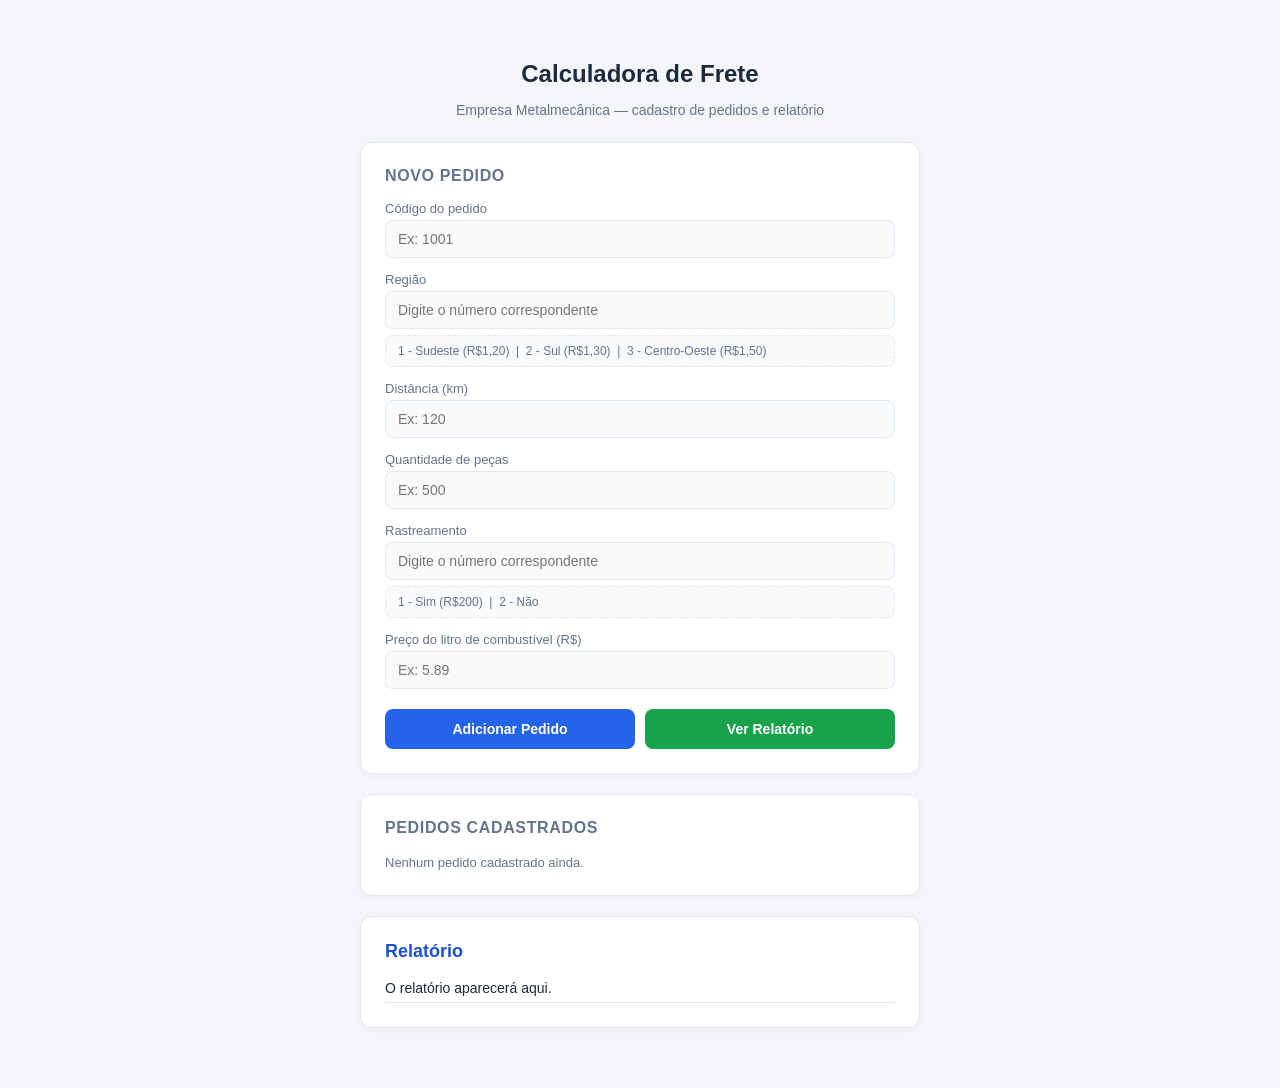
==== index.html @ d1e89a7c "feat: adiciona exercicio 1" ====
<!DOCTYPE html>
<html lang="pt-BR">
<head>
    <meta charset="UTF-8">
    <title>Frete - Múltiplos Pedidos</title>
    <link rel="stylesheet" href="estilo.css">
    <script src="script.js" defer></script>
</head>
<body>
    <div class="container">
        <h2>Calculadora de Frete</h2>
        <p class="subtitulo">Empresa Metalmecânica — cadastro de pedidos e relatório</p>

        <div class="card">
            <h3>Novo pedido</h3>

            <label for="codigo">Código do pedido</label>
            <input type="number" id="codigo" placeholder="Ex: 1001">

            <label for="regiao">Região</label>
            <input type="number" id="regiao" placeholder="Digite o número correspondente">
            <div class="regioes">1 - Sudeste (R$1,20) &nbsp;|&nbsp; 2 - Sul (R$1,30) &nbsp;|&nbsp; 3 - Centro-Oeste (R$1,50)</div>

            <label for="km">Distância (km)</label>
            <input type="number" id="km" placeholder="Ex: 120">

            <label for="qt">Quantidade de peças</label>
            <input type="number" id="qt" placeholder="Ex: 500">

            <label for="rast">Rastreamento</label>
            <input type="number" id="rast" placeholder="Digite o número correspondente">
            <div class="regioes">1 - Sim (R$200) &nbsp;|&nbsp; 2 - Não</div>

            <label for="litro">Preço do litro de combustível (R$)</label>
            <input type="number" id="litro" placeholder="Ex: 5.89">

            <div class="botoes">
                <button id="btnAdicionar" onclick="calcularRes()">Adicionar Pedido</button>
                <button id="btnRelatorio" onclick="gerarRelatorio()">Ver Relatório</button>
            </div>
        </div>

        <div class="card">
            <h3>Pedidos cadastrados</h3>
            <ul id="listaPedidos"></ul>
        </div>

        <div class="card" id="textoResultado">
            <h3>Relatório</h3>
            <p>O relatório aparecerá aqui.</p>
        </div>
    </div>
</body>
</html>
---- estilo.css ----
:root {
    --azul: #2563eb;
    --azul-escuro: #1d4ed8;
    --cinza-fundo: #f4f6fb;
    --cinza-borda: #e2e8f0;
    --texto: #1e293b;
    --texto-suave: #64748b;
    --verde: #16a34a;
}

* {
    box-sizing: border-box;
}

body {
    font-family: 'Segoe UI', Arial, sans-serif;
    background: var(--cinza-fundo);
    color: var(--texto);
    margin: 0;
    padding: 40px 16px;
    display: flex;
    justify-content: center;
}

.container {
    width: 100%;
    max-width: 560px;
}

h2 {
    text-align: center;
    margin-bottom: 4px;
}

.subtitulo {
    text-align: center;
    color: var(--texto-suave);
    margin-bottom: 24px;
    font-size: 14px;
}

.card {
    background: #ffffff;
    border: 1px solid var(--cinza-borda);
    border-radius: 12px;
    padding: 24px;
    margin-bottom: 20px;
    box-shadow: 0 2px 8px rgba(0,0,0,0.04);
}

.card h3 {
    margin-top: 0;
    font-size: 16px;
    color: var(--texto-suave);
    text-transform: uppercase;
    letter-spacing: 0.04em;
}

label {
    display: block;
    font-size: 13px;
    color: var(--texto-suave);
    margin-bottom: 4px;
    margin-top: 14px;
}

label:first-of-type {
    margin-top: 0;
}

input {
    width: 100%;
    padding: 10px 12px;
    border: 1px solid var(--cinza-borda);
    border-radius: 8px;
    font-size: 14px;
    background: #f8fafc;
    transition: border-color 0.15s;
}

input:focus {
    outline: none;
    border-color: var(--azul);
    background: #fff;
}

.regioes {
    font-size: 12px;
    color: var(--texto-suave);
    background: #f8fafc;
    border: 1px dashed var(--cinza-borda);
    border-radius: 8px;
    padding: 8px 12px;
    margin-top: 6px;
}

.botoes {
    display: flex;
    gap: 10px;
    margin-top: 20px;
}

button {
    flex: 1;
    padding: 12px;
    border: none;
    border-radius: 8px;
    font-size: 14px;
    font-weight: 600;
    cursor: pointer;
    transition: opacity 0.15s;
}

button:hover {
    opacity: 0.9;
}

#btnAdicionar {
    background: var(--azul);
    color: #fff;
}

#btnRelatorio {
    background: var(--verde);
    color: #fff;
}

#listaPedidos {
    list-style: none;
    padding: 0;
    margin: 0;
    max-height: 160px;
    overflow-y: auto;
}

#listaPedidos li {
    padding: 8px 10px;
    border-bottom: 1px solid var(--cinza-borda);
    font-size: 14px;
}

#listaPedidos li:last-child {
    border-bottom: none;
}

#listaPedidos:empty::before {
    content: "Nenhum pedido cadastrado ainda.";
    color: var(--texto-suave);
    font-size: 13px;
}

#textoResultado {
    font-size: 14px;
}

#textoResultado h3 {
    color: var(--azul-escuro);
    text-transform: none;
    letter-spacing: normal;
    font-size: 18px;
    margin-bottom: 12px;
}

#textoResultado p {
    display: flex;
    justify-content: space-between;
    padding: 6px 0;
    border-bottom: 1px solid var(--cinza-borda);
    margin: 0;
}

#textoResultado p span {
    color: var(--texto-suave);
}
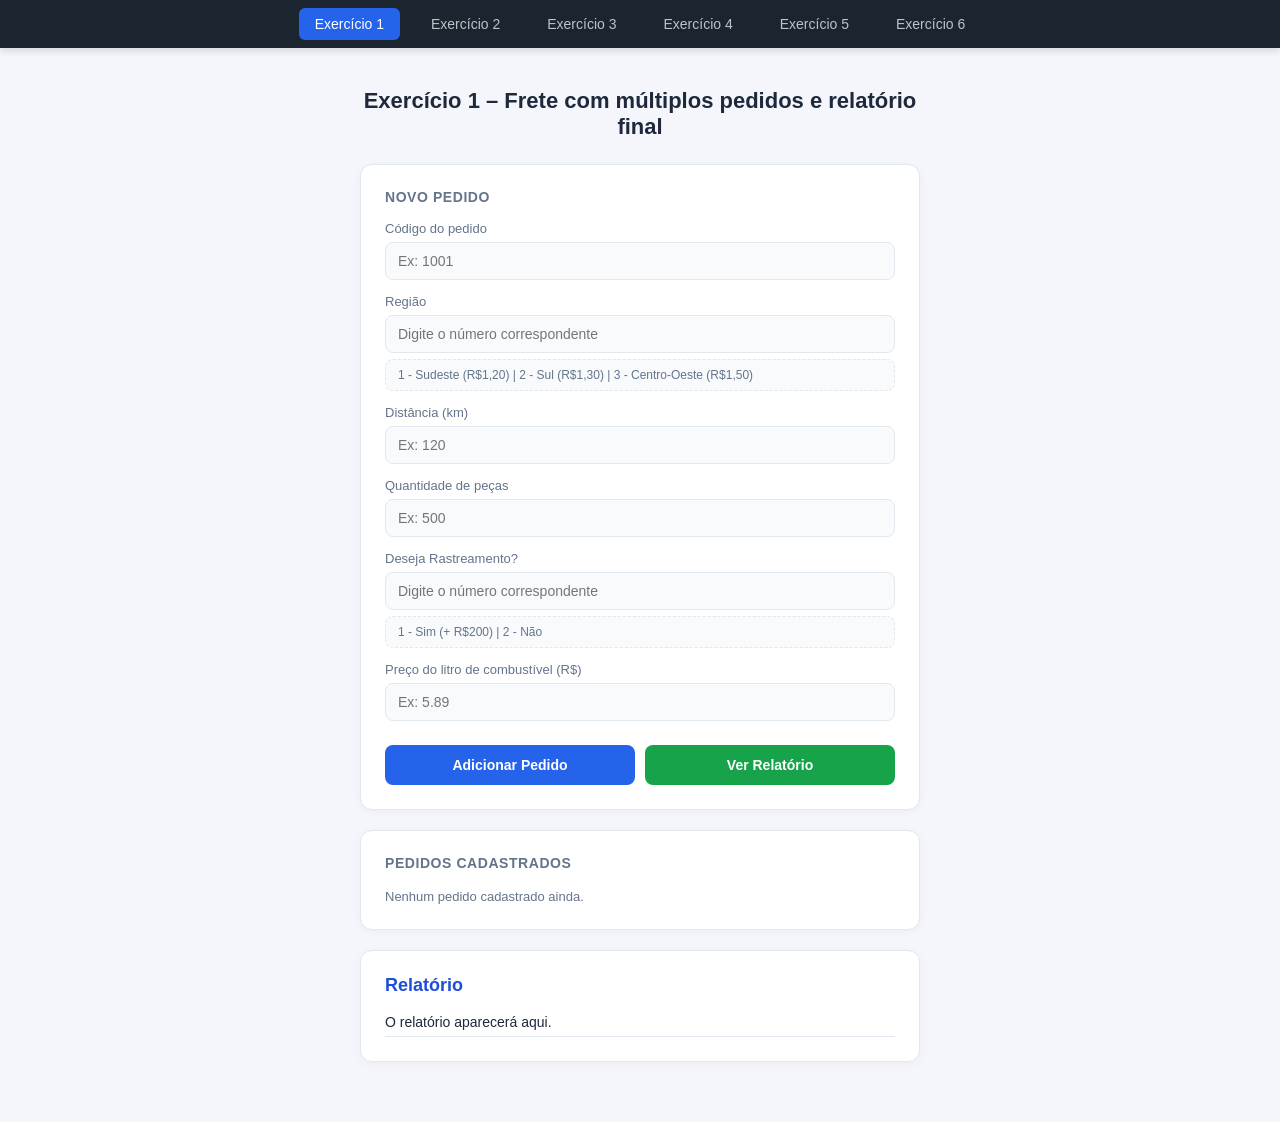
==== commit 58ac53dc: "fix: arruma organização do arquivo na raiz" ====
--- a/index.html
+++ b/index.html
@@ -1,54 +1,68 @@
 <!DOCTYPE html>
 <html lang="pt-BR">
+
 <head>
     <meta charset="UTF-8">
-    <title>Frete - Múltiplos Pedidos</title>
-    <link rel="stylesheet" href="estilo.css">
-    <script src="script.js" defer></script>
+    <title>Exercício 1</title>
+    <link rel="stylesheet" href="../estilo/estilo.css">
+    <script src="../script/script.js" defer></script>
 </head>
+
 <body>
-    <div class="container">
-        <h2>Calculadora de Frete</h2>
-        <p class="subtitulo">Empresa Metalmecânica — cadastro de pedidos e relatório</p>
+    <nav class="navbar">
+        <ul class="nav-links">
+            <li><a href="index.html" class="active">Exercício 1</a></li>
+            <li><a href="ex2.html">Exercício 2</a></li>
+            <li><a href="ex3.html">Exercício 3</a></li>
+            <li><a href="ex4.html">Exercício 4</a></li>
+            <li><a href="ex5.html">Exercício 5</a></li>
+            <li><a href="ex6.html">Exercício 6</a></li>
+        </ul>
+    </nav>
 
-        <div class="card">
-            <h3>Novo pedido</h3>
+    <main class="content-wrapper">
+        <div class="container">
+            <h2>Exercício 1 – Frete com múltiplos pedidos e relatório final</h2>
+            <div class="card">
+                <h3>Novo pedido</h3>
 
-            <label for="codigo">Código do pedido</label>
-            <input type="number" id="codigo" placeholder="Ex: 1001">
+                <label for="codigo">Código do pedido</label>
+                <input type="number" id="codigo" placeholder="Ex: 1001">
 
-            <label for="regiao">Região</label>
-            <input type="number" id="regiao" placeholder="Digite o número correspondente">
-            <div class="regioes">1 - Sudeste (R$1,20) &nbsp;|&nbsp; 2 - Sul (R$1,30) &nbsp;|&nbsp; 3 - Centro-Oeste (R$1,50)</div>
+                <label for="regiao">Região</label>
+                <input type="number" id="regiao" placeholder="Digite o número correspondente">
+                <div class="regioes">1 - Sudeste (R$1,20) | 2 - Sul (R$1,30) | 3 - Centro-Oeste (R$1,50)</div>
 
-            <label for="km">Distância (km)</label>
-            <input type="number" id="km" placeholder="Ex: 120">
+                <label for="km">Distância (km)</label>
+                <input type="number" id="km" placeholder="Ex: 120">
 
-            <label for="qt">Quantidade de peças</label>
-            <input type="number" id="qt" placeholder="Ex: 500">
+                <label for="qt">Quantidade de peças</label>
+                <input type="number" id="qt" placeholder="Ex: 500">
 
-            <label for="rast">Rastreamento</label>
-            <input type="number" id="rast" placeholder="Digite o número correspondente">
-            <div class="regioes">1 - Sim (R$200) &nbsp;|&nbsp; 2 - Não</div>
+                <label for="rast">Deseja Rastreamento? </label>
+                <input type="number" id="rast" placeholder="Digite o número correspondente">
+                <div class="regioes">1 - Sim (+ R$200) | 2 - Não</div>
 
-            <label for="litro">Preço do litro de combustível (R$)</label>
-            <input type="number" id="litro" placeholder="Ex: 5.89">
+                <label for="litro">Preço do litro de combustível (R$)</label>
+                <input type="number" id="litro" placeholder="Ex: 5.89">
 
-            <div class="botoes">
-                <button id="btnAdicionar" onclick="calcularRes()">Adicionar Pedido</button>
-                <button id="btnRelatorio" onclick="gerarRelatorio()">Ver Relatório</button>
+                <div class="botoes">
+                    <button id="btnAdicionar" onclick="calcularResEx1()">Adicionar Pedido</button>
+                    <button id="btnRelatorio" onclick="gerarRelatorioEx1()">Ver Relatório</button>
+                </div>
+            </div>
+
+            <div class="card">
+                <h3>Pedidos cadastrados</h3>
+                <ul id="listaPedidos"></ul>
+            </div>
+
+            <div class="card" id="textoResultado">
+                <h3>Relatório</h3>
+                <p>O relatório aparecerá aqui.</p>
             </div>
         </div>
+    </main>
+</body>
 
-        <div class="card">
-            <h3>Pedidos cadastrados</h3>
-            <ul id="listaPedidos"></ul>
-        </div>
-
-        <div class="card" id="textoResultado">
-            <h3>Relatório</h3>
-            <p>O relatório aparecerá aqui.</p>
-        </div>
-    </div>
-</body>
 </html>
--- a/estilo/estilo.css
+++ b/estilo/estilo.css
@@ -0,0 +1,211 @@
+:root {
+    --azul: #2563eb;
+    --azul-escuro: #1d4ed8;
+    --cinza-fundo: #f4f6fb;
+    --cinza-borda: #e2e8f0;
+    --texto: #1e293b;
+    --texto-suave: #64748b;
+    --verde: #16a34a;
+}
+
+* {
+    margin: 0;
+    padding: 0;
+    box-sizing: border-box;
+}
+
+body {
+    font-family: 'Segoe UI', Arial, sans-serif;
+    background: var(--cinza-fundo);
+    color: var(--texto);
+    min-height: 100vh;
+}
+
+.navbar {
+    width: 100%;
+    background-color: #1a252f;
+    padding: 15px 30px;
+    box-shadow: 0 4px 6px rgba(0, 0, 0, 0.1);
+    display: flex;
+    justify-content: center;
+    position: sticky;
+    top: 0;
+    z-index: 1000;
+}
+.nav-links {
+    list-style: none;
+    display: flex;
+    gap: 15px;
+    flex-wrap: wrap;
+    justify-content: center;
+}
+.nav-links a {
+    color: #bdc3c7;
+    text-decoration: none;
+    font-size: 14px;
+    font-weight: 500;
+    padding: 8px 16px;
+    border-radius: 6px;
+    transition: all 0.3s ease;
+}
+.nav-links a:hover {
+    color: #ffffff;
+    background-color: #34495e;
+}
+.nav-links a.active {
+    color: #ffffff;
+    background-color: var(--azul);
+}
+
+.content-wrapper {
+    display: flex;
+    justify-content: center;
+    padding: 40px 16px;
+}
+
+.container {
+    width: 100%;
+    max-width: 560px;
+}
+
+h2 {
+    text-align: center;
+    margin-bottom: 24px;
+    font-size: 22px;
+}
+
+.card {
+    background: #ffffff;
+    border: 1px solid var(--cinza-borda);
+    border-radius: 12px;
+    padding: 24px;
+    margin-bottom: 20px;
+    box-shadow: 0 2px 8px rgba(0,0,0,0.04);
+}
+
+.card h3 {
+    margin-top: 0;
+    font-size: 14px;
+    color: var(--texto-suave);
+    text-transform: uppercase;
+    letter-spacing: 0.04em;
+    margin-bottom: 16px;
+}
+
+label {
+    display: block;
+    font-size: 13px;
+    color: var(--texto-suave);
+    margin-bottom: 6px;
+    margin-top: 14px;
+    font-weight: 500;
+}
+
+label:first-of-type {
+    margin-top: 0;
+}
+
+input {
+    width: 100%;
+    padding: 10px 12px;
+    border: 1px solid var(--cinza-borda);
+    border-radius: 8px;
+    font-size: 14px;
+    background: #f8fafc;
+    transition: border-color 0.15s;
+}
+
+input:focus {
+    outline: none;
+    border-color: var(--azul);
+    background: #fff;
+}
+
+.regioes {
+    font-size: 12px;
+    color: var(--texto-suave);
+    background: #f8fafc;
+    border: 1px dashed var(--cinza-borda);
+    border-radius: 8px;
+    padding: 8px 12px;
+    margin-top: 6px;
+}
+
+.botoes {
+    display: flex;
+    gap: 10px;
+    margin-top: 24px;
+}
+
+button {
+    flex: 1;
+    padding: 12px;
+    border: none;
+    border-radius: 8px;
+    font-size: 14px;
+    font-weight: 600;
+    cursor: pointer;
+    transition: opacity 0.15s;
+}
+
+button:hover {
+    opacity: 0.9;
+}
+
+#btnAdicionar {
+    background: var(--azul);
+    color: #fff;
+}
+
+#btnRelatorio {
+    background: var(--verde);
+    color: #fff;
+}
+
+#listaPedidos {
+    list-style: none;
+    padding: 0;
+    margin: 0;
+    max-height: 160px;
+    overflow-y: auto;
+}
+
+#listaPedidos li {
+    padding: 8px 10px;
+    border-bottom: 1px solid var(--cinza-borda);
+    font-size: 14px;
+}
+
+#listaPedidos li:last-child {
+    border-bottom: none;
+}
+
+#listaPedidos:empty::before {
+    content: "Nenhum pedido cadastrado ainda.";
+    color: var(--texto-suave);
+    font-size: 13px;
+}
+
+#textoResultado {
+    font-size: 14px;
+}
+
+#textoResultado h3 {
+    color: var(--azul-escuro);
+    text-transform: none;
+    letter-spacing: normal;
+    font-size: 18px;
+    margin-bottom: 12px;
+}
+
+#textoResultado p {
+    display: flex;
+    justify-content: space-between;
+    padding: 6px 0;
+    border-bottom: 1px solid var(--cinza-borda);
+    margin: 0;
+}
+
+#textoResultado p span {
+    color: var(--texto-suave);
+}
